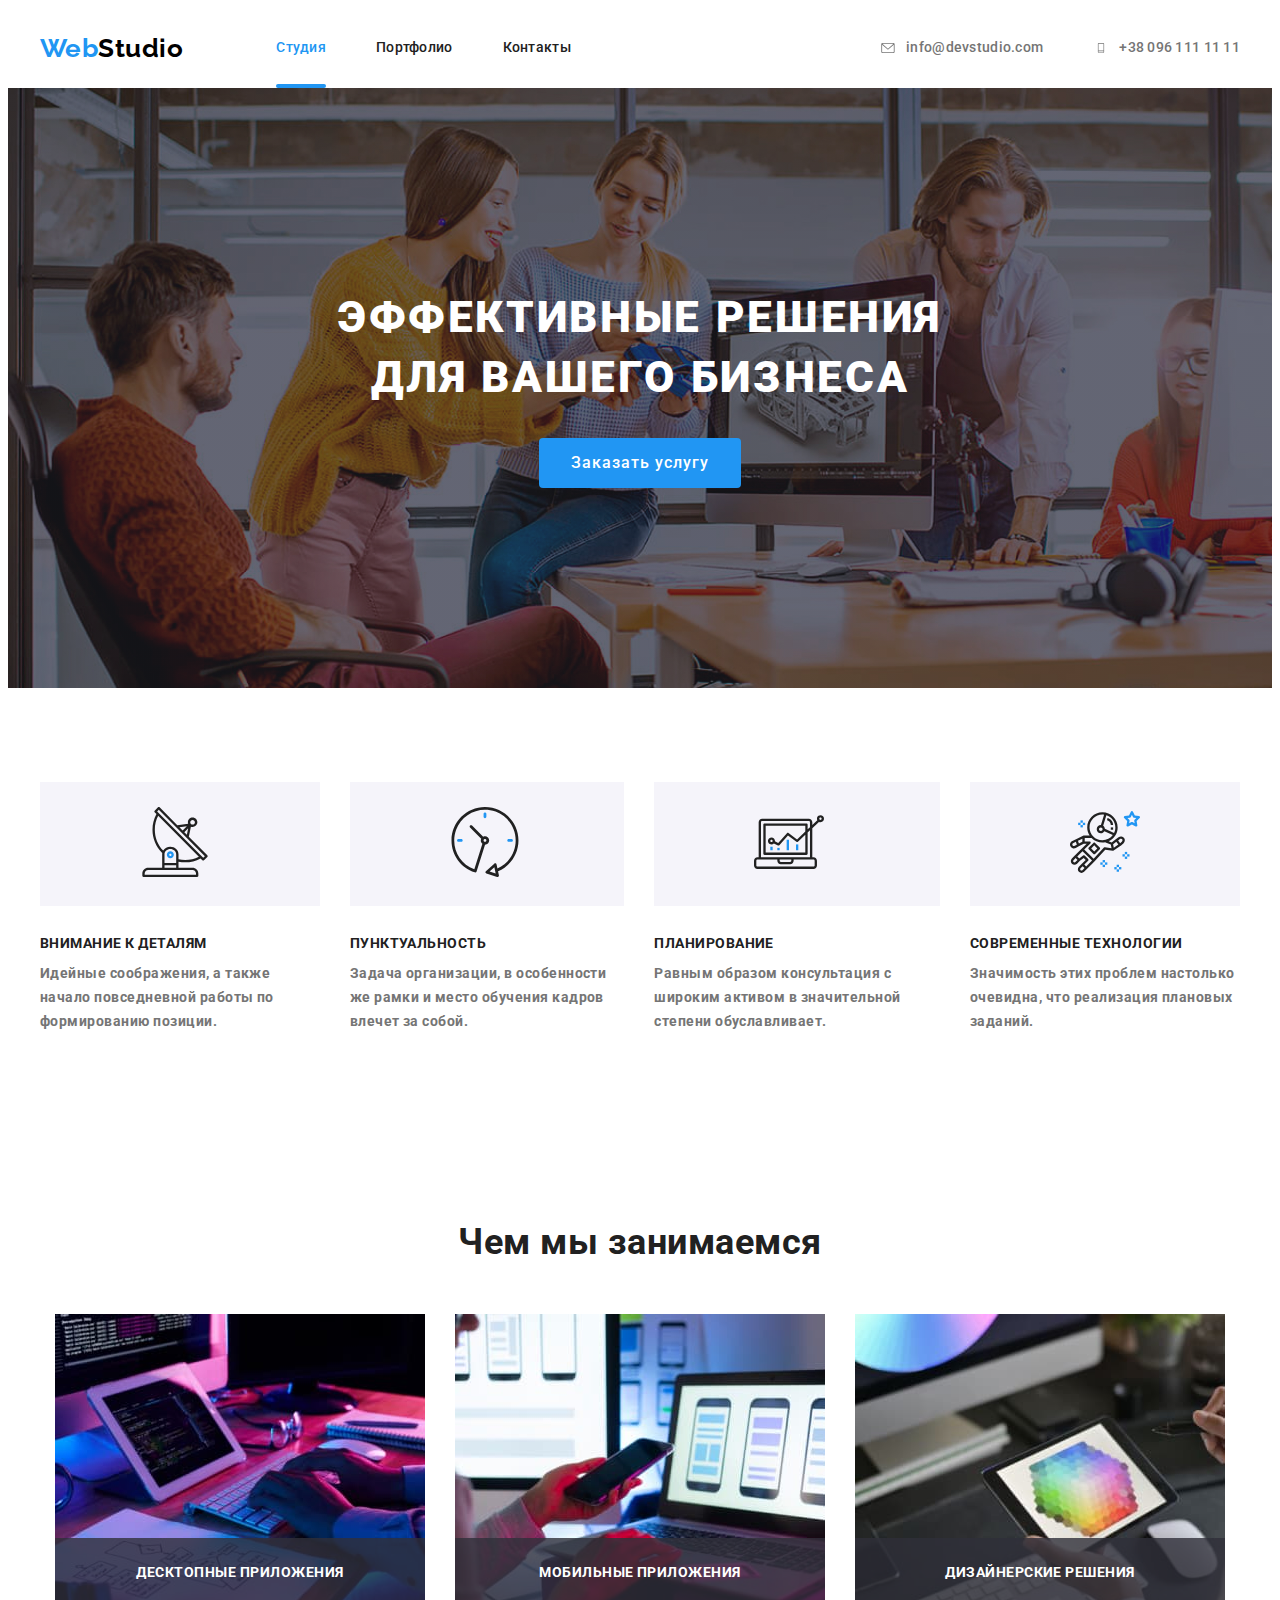
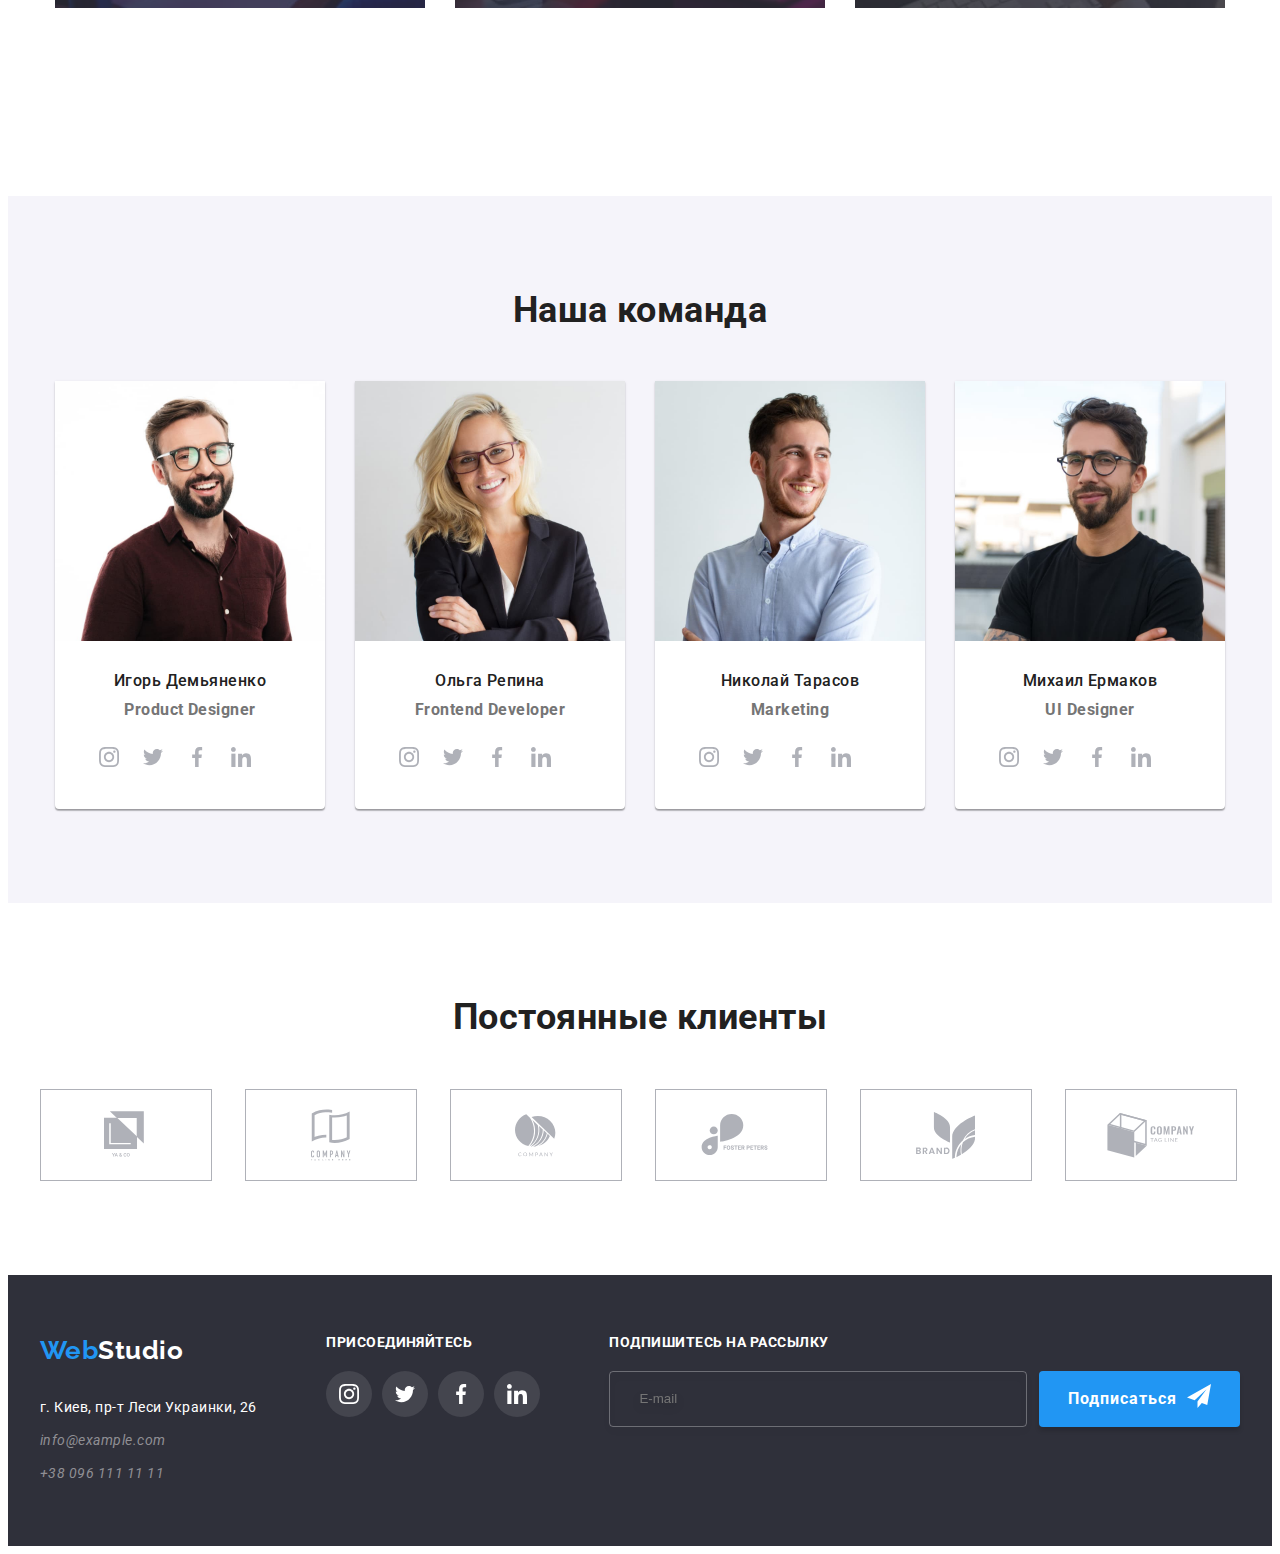
==== index.html @ 227421bd "Start" ====
<!DOCTYPE html>
<html lang="en">
<head>
    <meta charset="UTF-8">
    <meta http-equiv="X-UA-Compatible" content="IE=edge">
    <meta name="viewport" content="width=device-width, initial-scale=1.0">
    <title>Document</title>
    <link rel="preconnect" href="https://fonts.gstatic.com">
    <link href="https://fonts.googleapis.com/css2?family=Raleway:wght@700&family=Roboto:wght@400;500;700;900&display=swap"
        rel="stylesheet">
    <link rel="stylesheet" href="https://cdnjs.cloudflare.com/ajax/libs/modern-normalize/1.0.0/modern-normalize.min.css"
        integrity="sha512-ISS7cAi1PEhQ8jnbJpJZMd29NlhNj4AWYyLOSp2CE/CsHxTCu+r+t0D2yoJudVrd0/8fTVPUVDzY5Tvli75u/g=="
        crossorigin="anonymous" />
    <link rel="stylesheet" href="./css/styles.css">
</head>
<body>
    <!-- Header -->
    <header>
    <!-- Navigation -->
    <div class="container header-top">
        <nav class="main-nav">
            <!-- Logo -->
            <a href="./index.html" class="logo link"><span class="logo-blue">Web</span><span
                    class="logo-black">Studio</span></a>
            <ul class="navigation-list list">
                <li class="item"><a href="./index.html" class="nav-items link current">Студия</a></li>
                <li class="item"><a href="./portfolio.html" class="nav-items link">Портфолио</a></li>
                <li class="item"><a href="" class="nav-items link">Контакты</a></li>
            </ul>
        </nav>
        <!-- Contacts Email tel Top -->
        <ul class="contacts-top list">
            <li class="item">
                <a href="maito:info@devstudio.com" class="top-items link"> <svg class="icon-top-contacts">
                    <use href="./images/svg/sprite.svg#letter"></use>
                </svg> info@devstudio.com</a>
            </li>
            <li class="item">
                <a href="tel:+380961111111" class="top-items link"> <svg class="icon-top-contacts">
                    <use href="./images/svg/sprite.svg#tel"></use>
                </svg>+38 096 111 11 11</a>
            </li>
        </ul>
    </div>
    </header>
    <!-- Main content -->
    <main>
        <!-- Banner -->
        <section>
            <div class="banner-section">
                <h1 class="banner-title">Эффективные решения <br> для вашего бизнеса</h1>
                <button type="button" class="btn-studio" data-modal-open>Заказать услугу</button>
            </div> 
        </section>
        <!-- Engage section -->
        <section>
            <div class="container section-container">
                <ul class="list engage-section">
                    <li class="item">
                        <div class="engage-icon-section">
                            <svg class="engage-vector-icon">
                                <use href="./images/svg/sprite.svg#antenna"></use>
                            </svg>
                        </div> 
                        <h3 class="title-engage">Внимание к деталям</h3>
                        <p class="engage-text">Идейные соображения, а также начало повседневной работы по формированию позиции.</p>
                    </li>
                    <li class="item">
                        <div class="engage-icon-section">
                            <svg class="engage-vector-icon">
                                <use href="./images/svg/sprite.svg#clock"></use>
                            </svg>
                        </div> 
                        <h3 class="title-engage">Пунктуальность</h3>
                        <p class="engage-text">Задача организации, в особенности же рамки и место обучения кадров влечет за собой.</p>
                    </li>
                    <li class="item">
                        <div class="engage-icon-section">
                            <svg class="engage-vector-icon">
                                <use href="./images/svg/sprite.svg#diagram"></use>
                            </svg>
                        </div> 
                        <h3 class="title-engage">Планирование</h3>
                        <p class="engage-text">Равным образом консультация с широким активом в значительной степени обуславливает.</p>
                    </li>
                    <li class="item">
                        <div class="engage-icon-section">
                            <svg class="engage-vector-icon">
                                <use href="./images/svg/sprite.svg#astronaut"></use>
                            </svg>
                        </div> 
                        <h3 class="title-engage">Современные технологии</h3>
                        <p class="engage-text">Значимость этих проблем настолько очевидна, что реализация плановых заданий.</p>
                    </li>
                </ul>
            </div>
        </section>
        <!-- Image title -->
        <section>
           <div class="container section-container">
                <h2 class="collecting-title">Чем мы занимаемся</h2>
                <ul class="list container img-item">
                    <li class="item img-item-window">
                        <img width="370" height="294" src="./images/prints.jpg" alt="prints">
                        <div class="window-text-img-section">
                            <p class="window-text-img">Десктопные приложения</p>
                        </div>
                    </li>
                    <li class="item img-item-window">
                        <img width="370" height="294" src="./images/telephone.jpg" alt="telephone">
                        <div class="window-text-img-section">
                            <p class="window-text-img">Мобильные приложения</p>
                        </div>
                    </li>
                    <li class="item img-item-window">
                        <img width="370" height="294" src="./images/hexagon.jpg" alt="hexagon">
                        <div class="window-text-img-section">
                            <p class="window-text-img">Дизайнерские решения</p>
                        </div>
                    </li>
                </ul>
           </div>
        </section>
        <!-- Our team -->
        <section class="our-squad">
            <div class="container section-container">
                <h2 class="collecting-title">Наша команда</h2>
                <ul class="list container our-team">
                    <li class="item">
                        <img width="270" height="260" src="./images/igor-demianenko.jpg" alt="Игорь Демьяненко">
                        <div class="team-section-bottom">
                            <h3 class="full-name-title">Игорь Демьяненко</h3>
                            <p class="profession-team">Product Designer</p>
                            <ul class="list social-link-list">
                                <li>
                                    <a href="" class="social-link link">
                                        <svg class="social-link-icon">
                                            <use href="./images/svg/sprite.svg#instagram"></use>
                                        </svg>
                                    </a>
                                </li>
                                <li>
                                    <a href="" class="social-link link">
                                        <svg class="social-link-icon">
                                            <use href="./images/svg/sprite.svg#twitter"></use>
                                        </svg>
                                    </a>
                                </li>
                                <li>
                                    <a href="" class="social-link link">
                                        <svg class="social-link-icon">
                                            <use href="./images/svg/sprite.svg#facebook"></use>
                                        </svg>
                                    </a>
                                </li>
                                <li>
                                    <a href="" class="social-link link">
                                        <svg class="social-link-icon">
                                            <use href="./images/svg/sprite.svg#linkedin"></use>
                                        </svg>
                                    </a>
                                </li>
                            </ul>
                        </div>
                    </li>
                    <li class="item">
                        <img width="270" height="260" src="./images/olga-repina.jpg" alt="Ольга Репина">
                        <div class="team-section-bottom">
                            <h3 class="full-name-title">Ольга Репина</h3>
                            <p class="profession-team">Frontend Developer</p>
                            <ul class="list social-link-list">
                                <li>
                                    <a href="" class="social-link link">
                                        <svg class="social-link-icon">
                                            <use href="./images/svg/sprite.svg#instagram"></use>
                                        </svg>
                                    </a>
                                </li>
                                <li>
                                    <a href="" class="social-link link">
                                        <svg class="social-link-icon">
                                            <use href="./images/svg/sprite.svg#twitter"></use>
                                        </svg>
                                    </a>
                                </li>
                                <li>
                                    <a href="" class="social-link link">
                                        <svg class="social-link-icon">
                                            <use href="./images/svg/sprite.svg#facebook"></use>
                                        </svg>
                                    </a>
                                </li>
                                <li>
                                    <a href="" class="social-link link">
                                        <svg class="social-link-icon">
                                            <use href="./images/svg/sprite.svg#linkedin"></use>
                                        </svg>
                                    </a>
                                </li>
                            </ul>
                        </div>
                    </li>
                    <li class="item">
                        <img width="270" height="260" src="./images/nikolai-tarasov.jpg" alt="Николай Тарасов">
                        <div class="team-section-bottom">
                            <h3 class="full-name-title">Николай Тарасов</h3>
                            <p class="profession-team">Marketing</p>
                            <ul class="list social-link-list">
                                <li>
                                    <a href="" class="social-link link">
                                        <svg class="social-link-icon">
                                            <use href="./images/svg/sprite.svg#instagram"></use>
                                        </svg>
                                    </a>
                                </li>
                                <li>
                                    <a href="" class="social-link link">
                                        <svg class="social-link-icon">
                                            <use href="./images/svg/sprite.svg#twitter"></use>
                                        </svg>
                                    </a>
                                </li>
                                <li>
                                    <a href="" class="social-link link">
                                        <svg class="social-link-icon">
                                            <use href="./images/svg/sprite.svg#facebook"></use>
                                        </svg>
                                    </a>
                                </li>
                                <li>
                                    <a href="" class="social-link link">
                                        <svg class="social-link-icon">
                                            <use href="./images/svg/sprite.svg#linkedin"></use>
                                        </svg>
                                    </a>
                                </li>
                            </ul>
                        </div>
                    </li>
                    <li class="item">
                        <img width="270" height="260" src="./images/mikhail-ermakov.jpg" alt="Михаил Ермаков">
                        <div class="team-section-bottom">
                            <h3 class="full-name-title">Михаил Ермаков</h3>
                            <p class="profession-team">UI Designer</p>
                            <ul class="list social-link-list">
                                <li>
                                    <a href="" class="social-link link">
                                        <svg class="social-link-icon">
                                            <use href="./images/svg/sprite.svg#instagram"></use>
                                        </svg>
                                    </a>
                                </li>
                                <li>
                                    <a href="" class="social-link link">
                                        <svg class="social-link-icon">
                                            <use href="./images/svg/sprite.svg#twitter"></use>
                                        </svg>
                                    </a>
                                </li>
                                <li>
                                    <a href="" class="social-link link">
                                        <svg class="social-link-icon">
                                            <use href="./images/svg/sprite.svg#facebook"></use>
                                        </svg>
                                    </a>
                                </li>
                                <li>
                                    <a href="" class="social-link link">
                                        <svg class="social-link-icon">
                                            <use href="./images/svg/sprite.svg#linkedin"></use>
                                        </svg>
                                    </a>
                                </li>
                            </ul>
                        </div>
                    </li>
                </ul>
            </div>
        </section>
        <section>
            <div class="container section-container">
                <h2 class="collecting-title">Постоянные клиенты</h2>
                <ul class="list regular-client">
                    <li class="regular-client-item">
                        <a href="" class="link regular-client-link">
                            <svg width="44" height="49" class="regular-client-icon">
                                <use href="./images/svg/sprite.svg#client-1"></use>
                            </svg>
                        </a>
                    </li>
                    <li class="regular-client-item ">
                        <a href="" class="link regular-client-link">
                            <svg width="40" height="52" class="regular-client-icon">
                                <use href="./images/svg/sprite.svg#client-2"></use>
                            </svg>                            
                        </a> 
                    </li>
                    <li class="regular-client-item"> 
                        <a href="" class="link regular-client-link" >
                            <svg width="41" height="53" class="regular-client-icon"> 
                                <use href="./images/svg/sprite.svg#client-3"></use>
                            </svg>
                        </a> 
                    </li>
                    <li class="regular-client-item">
                        <a href="" class="link regular-client-link">
                            <svg width="80" height="42" class="regular-client-icon">
                                <use href="./images/svg/sprite.svg#client-4"></use>
                            </svg>
                        </a> 
                    </li>
                    <li class="regular-client-item">
                        <a href="" class="link regular-client-link">
                            <svg width="59" height="47" class="regular-client-icon">
                                <use href="./images/svg/sprite.svg#client-5"></use>
                            </svg>
                        </a> 
                    </li>
                    <li class="regular-client-item">
                        <a href="" class="link regular-client-link">
                            <svg width="88" height="45" class="regular-client-icon">
                                <use href="./images/svg/sprite.svg#client-6"></use>
                            </svg>
                        </a> 
                    </li>
                </ul>
            </div>
        </section>
    </main>
    <!-- Footer -->
    <footer class="footer">
        <div class="container footer-container-adress">
            <div>
                <!-- Logo -->
                <a href="./index.html" class="logo link"><span class="logo-blue">Web</span><span class="logo-white">Studio</span></a>
                <address>
                    <p class="footer-address">г. Киев, пр-т Леси Украинки, 26</p>
                    <ul class="contact-bottom list">
                        <li class="item">
                            <a href="maito:info@example.com" class="bottom-item link">info@example.com</a>
                        </li>
                        <li class="item">
                            <a href="tel:+380961111111" class="bottom-item link">+38 096 111 11 11</a>
                        </li>
                    </ul>
                </address>
            </div>
            <div class="social-link-footer-section">
                <h2 class="title-footer-social">присоединяйтесь</h2>
                <ul class="list social-link-list-footer">
                    <li class="social-item-footer">
                        <a href="" class="social-link-footer link">
                            <svg class="social-link-icon-footer">
                                <use href="./images/svg/sprite.svg#instagram"></use>
                            </svg>
                        </a>
                    </li>
                    <li class="social-item-footer">
                        <a href="" class="social-link-footer link">
                            <svg class="social-link-icon-footer">
                                <use href="./images/svg/sprite.svg#twitter"></use>
                            </svg>
                        </a>
                    </li>
                    <li class="social-item-footer">
                        <a href="" class="social-link-footer link">
                            <svg class="social-link-icon-footer">
                                <use href="./images/svg/sprite.svg#facebook"></use>
                            </svg>
                        </a>
                    </li>
                    <li class="social-item-footer">
                        <a href="" class="social-link-footer link">
                            <svg class="social-link-icon-footer">
                                <use href="./images/svg/sprite.svg#linkedin"></use>
                            </svg>
                        </a>
                    </li>
                </ul>
            </div>
            <div class="footer-form-section">
                <h2 class="title-footer-social">Подпишитесь на рассылку</h2>
                <form action="#" class="footer-form-section-input">
                    <input type="email" name="user-email" class="footer-form-input" placeholder="E-mail">
                    <button type="button" class="footer-input-img-tw">Подписаться
                        <svg width="24" height="24" class="footer-input-tw">
                            <use href="./images/svg/sprite.svg#twitter-send"></use>
                        </svg>
                    </button>
                </form>                
            </div>
        </div>        
    </footer>

    <div class="backdrop is-hidden" data-modal>
        <div class="modal">
            <button type="button" class="modal-close-btn" data-modal-close>
                <svg class="modal-close-img" width="18" height="18">
                    <use href="./images/svg/sprite.svg#close-back"></use>
                </svg>
            </button>
            <h2 class="modal-title">Оставьте свои данные, мы вам перезвоним</h2>
            <form action="#" class="modal-form">
                <label class="modal-form-field">
                    Имя
                    <span class="modal-form-input-wrapper">
                        <input type="text" name="user-name" class="modal-form-input">
                        <svg width="18" height="18" class="modal-form-icon">
                            <use href="./images/svg/sprite.svg#modal-person"></use>
                        </svg>
                    </span>
                </label>
                    <label class="modal-form-field">
                        Телефон
                        <span class="modal-form-input-wrapper">
                            <input type="tel" name="user-tel" class="modal-form-input">
                            <svg width="18" height="18" class="modal-form-icon">
                                <use href="./images/svg/sprite.svg#modal-phone"></use>
                            </svg>
                        </span>
                    </label>
                    <label class="modal-form-field">
                        Почта
                        <span class="modal-form-input-wrapper">
                            <input type="email" name="user-email" class="modal-form-input">
                            <svg width="18" height="18" class="modal-form-icon">
                                <use href="./images/svg/sprite.svg#modal-email"></use>
                            </svg>
                        </span>
                    </label>
                <label class="modal-form-field margin-modal">
                    Комментарий
                    <textarea name="feedback" placeholder="Введите текст" class="modal-form-message"></textarea>
                </label>                
                <input id="user-term" type="checkbox" name="terms-agreement" class="modal-form-term visually-hidden"/>
                <label for="user-term" class="modal-form-term-desc">Соглашаюсь с рассылкой и принимаю <a href="" class="modal-form-term-desc-link">Условия договора</a></label>
                <button type="submit" class="modal-btn-submit">Отправить</button>
            </form>
        </div>        
    </div>
    <script src="./js/modal.js"></script>
</body>
</html>
---- css/styles.css ----
/* Common file */
:root {
  --title-text-color: #212121;
  --accent-color: #2196f3;
  --all-text-color: #757575;
  --primary-white-color: #ffffff;
  --primary-black-color: #000000;
  --contacts-bottom-color: #8f8f94;
  --footer-background-color: #2f303a;
  --our-team-color: #f5f4fa;
}
body {
  background-color: var(--primary-white-color);
  font-family: "Roboto", sans-serif;
  font-weight: 700;
  letter-spacing: 0.03em;
  /* letter-spacing: 0.02em;
  letter-spacing: 0.06em; */
}

/* transition: color 250ms cubic-bezier(0.4, 0, 0.2, 1); */

h1,
h2,
h3,
h4,
h5,
h6,
p {
  margin: 0;
}

ul,
ol {
  margin: 0;
  padding: 0;
}

img {
  display: block;
}

.list {
  list-style: none;
  padding: 0;
  margin: 0;
}

.link {
  text-decoration: none;
}

.container {
  width: 1200px;
  padding-left: 15px;
  padding-right: 15px;
  margin: 0 auto;
  /* outline: 2px solid tomato; */
}

/* Общее для кнопок */

button {
  cursor: pointer;

  font-family: inherit;
  font-weight: 500;
  font-size: 16px;
  line-height: 1.6;
  text-align: center;

  border-radius: 4px;
  border: none;
}
/* Класс кнопка для студия */
.btn-studio {
  background-color: var(--accent-color);
  color: var(--primary-white-color);

  font-size: 16px;
  line-height: 1.9;
  display: flex;
  align-items: center;
  text-align: center;
  letter-spacing: 0.06em;

  padding: 10px 32px;
  display: block;
  margin: 0 auto;
  /* margin-top: 30px; */
}
.section-container {
  padding-top: 94px;
  padding-bottom: 94px;
}
/* Styles for index.html */

/* Header */

.header-portfolio {
  border-bottom: 1px solid #ececec;
}
.header-top {
  display: flex;
  align-items: center;
}
.main-nav {
  display: flex;
  align-items: center;
}
/* Logo styles */
.logo {
  font-family: "Raleway", sans-serif;
  font-weight: bold;
  font-size: 26px;
  line-height: 1.19;
}
.logo .logo-blue {
  color: var(--accent-color);
}
.logo .logo-black {
  color: var(--primary-black-color);
}
.logo .logo-white {
  color: var(--primary-white-color);
}
/* Navigation */

.navigation-list {
  display: flex;
  margin-left: 93px;
}

.navigation-list .item {
  margin-right: 50px;
  position: relative;
  /* background-color: tomato; */
}
.navigation-list .item:last-child {
  margin-right: 0;
}

.navigation-list .nav-items {
  padding-top: 32px;
  padding-bottom: 32px;
  display: block;

  color: var(--title-text-color);
  font-weight: 500;
  font-size: 14px;
  line-height: 1.14;
  letter-spacing: 0.02em;

  transition: color 250ms cubic-bezier(0.4, 0, 0.2, 1);
}
.navigation-list .nav-items:hover,
.navigation-list .nav-items:focus {
  color: var(--accent-color);
}
.navigation-list .nav-items.current {
  color: var(--accent-color);
}
.nav-items::after {
  content: "";
  display: block;
  width: 0;
  height: 4px;
  background-color: var(--accent-color);
  border-radius: 2px;

  position: absolute;
  bottom: 0;
  right: 0;
}

.current::after {
  width: 100%;
}
/* Contacts Email tel Top */

.icon-top-contacts {
  fill: #757575;
  width: 16px;
  height: 10px;
  margin-right: 10px;

  /* transition: fill 2000ms cubic-bezier(0.4, 0, 0.2, 1); */
}

.contacts-top {
  display: flex;
  margin-left: auto;
}
.contacts-top .item + .item {
  margin-left: 50px;
}
.contacts-top .top-items {
  display: flex;
  color: var(--all-text-color);
  font-style: normal;
  font-weight: 500;
  font-size: 14px;
  line-height: 1.14;
  letter-spacing: 0.02em;

  align-items: center;

  /* transition: color 2000ms cubic-bezier(0.4, 0, 0.2, 1); */
}

.top-items:hover,
.top-items:focus,
.icon-top-contacts:hover,
.icon-top-contacts:focus {
  color: var(--accent-color);
  fill: var(--accent-color);
}

.top-items:hover .icon-top-contacts,
.top-items:focus .icon-top-contacts {
  fill: var(--accent-color);
}
/* .top-items:hover .icon-top-contacts,
.top-items:focus .icon-top-contacts {
  fill: var(--accent-color);
} */
/* .contacts-top .top-items::before {
  display: block;
  content: "";
  background-image: url('../images/svg/sprite.svg#letter');
  border-radius: 1px solid tomato;
  width: 16px;
  height: 1px;
  background-color: tomato;
} */
/* Main content */

.banner-section {
  background-color: var(--footer-background-color);
  background-image: linear-gradient(
      rgba(47, 48, 58, 0.4),
      rgba(47, 48, 58, 0.4)
    ),
    url("../images/hero/hero.jpg");
  margin: 0 auto;
  padding-top: 200px;
  padding-bottom: 200px;
  max-width: 1600px;
  background-repeat: no-repeat;
  background-size: cover;
}

.banner-title {
  color: var(--primary-white-color);
  font-weight: 900;
  font-size: 44px;
  line-height: 1.36;
  text-align: center;
  letter-spacing: 0.06em;
  text-transform: uppercase;

  align-items: center;
  /* padding-top: 200px; */

  /* padding: 0; */
  margin: 0;
  margin-bottom: 30px;
}

/* Engage section */

.engage-icon-section {
  background-color: #f5f4fa;
  padding: 25px 100px;
  margin-bottom: 30px;
}

.engage-vector-icon {
  width: 70px;
  height: 70px;
}

.engage-section {
  display: flex;
}
.engage-section .item + .item {
  margin-left: 30px;
}
.title-engage {
  color: var(--title-text-color);
  font-size: 14px;
  line-height: 1.14;
  text-transform: uppercase;

  margin-bottom: 10px;
}
.engage-text {
  color: var(--all-text-color);
  font-size: 14px;
  line-height: 1.71;
}
.collecting-title {
  color: var(--title-text-color);
  font-size: 36px;
  line-height: 1.16;
  text-align: center;
  margin-bottom: 50px;
}
/* Image title */

.img-item {
  display: flex;
  margin-top: 50px;
  margin-bottom: 94px;
}
.img-item .item + .item {
  margin-left: 30px;
}

.img-item-window {
  position: relative;
}

.window-text-img-section {
  padding: 27px 0;
  color: var(--primary-white-color);
  background: rgba(47, 48, 58, 0.8);
  width: 100%;

  position: absolute;
  bottom: 0;
}
.window-text-img {
  font-weight: 700;
  font-size: 14px;
  line-height: 1.14;
  text-align: center;
  text-transform: uppercase;
}
/* Our team */
.our-squad,
.our-team {
  background-color: var(--our-team-color);
}
.our-squad-container {
  padding-bottom: 94px;
}
.our-team {
  display: flex;
  margin-top: 50px;
}
.our-team .item {
  /* border: 1px solid F5F4FA;
  background-color: var(--primary-white-color); */
  background: var(--primary-white-color);
  box-shadow: 0px 1px 3px rgba(0, 0, 0, 0.12), 0px 1px 1px rgba(0, 0, 0, 0.14),
    0px 2px 1px rgba(0, 0, 0, 0.2);
  border-radius: 0px 0px 4px 4px;
}
.our-team .item + .item {
  margin-left: 30px;
}

.team-section-bottom {
  padding: 30px 32px;
}
.full-name-title {
  color: var(--title-text-color);
  font-weight: 500;
  font-size: 16px;
  line-height: 1.19;
  text-align: center;
  margin-bottom: 10px;
}
.profession-team {
  color: var(--all-text-color);
  font-size: 16px;
  line-height: 1.19;
  text-align: center;
  margin-bottom: 16px;
}

.social-link-list {
  display: flex;
}
.social-link {
  display: flex;
  width: 44px;
  height: 44px;
  justify-content: center;
  align-items: center;

  /* transition: background 250ms cubic-bezier(0.4, 0, 0.2, 1),
    box-shadow 250ms cubic-bezier(0.4, 0, 0.2, 1); */
}

.social-link-icon {
  width: 20px;
  height: 20px;
  fill: #afb1b8;

  /* transition: fill 250ms cubic-bezier(0.4, 0, 0.2, 1); */
}

.social-link:hover .social-link-icon,
.social-link:focus .social-link-icon {
  fill: var(--primary-white-color);
}

.social-link:hover,
.social-link:focus {
  background: #2196f3;
  border: 1px solid transparent;
  box-shadow: 0px 4px 4px rgba(0, 0, 0, 0.25);
  border-radius: 50%;
}

/* background: #2196F3;
border: 1px solid #000000;
box-sizing: border-box;
box-shadow: 0px 4px 4px rgba(0, 0, 0, 0.25); */

/* Постоянные клиенты */

.regular-client {
  display: flex;
  flex-wrap: wrap;
  margin-top: -30px;
  margin-left: -30px;
}
.regular-client-item {
  width: calc(100% / 6 - 30px);
  margin-top: 30px;
  margin-left: 30px;
}
.regular-client-link {
  display: flex;
  border: 1px solid #afb1b8;
  width: 170px;
  height: 90px;
  justify-content: center;
  align-items: center;

  transition: all 2ms cubic-bezier(0.4, 0, 0.2, 1);
}

.regular-client-icon {
  fill: #afb1b8;

  transition: all 2ms cubic-bezier(0.4, 0, 0.2, 1);
}
.regular-client-link:hover,
.regular-client-link:focus {
  fill: var(--accent-color);
  border: 1px solid var(--accent-color);
}
.regular-client-link:hover .regular-client-icon,
.regular-client-link:focus .regular-client-icon {
  fill: var(--accent-color);
}
/* .test {
  width: 44px;
  height: 44px;
} */

/* Footer */

.footer {
  background-color: var(--footer-background-color);
}
.footer-container-adress {
  display: flex;
  padding-top: 60px;
  padding-bottom: 60px;

  justify-content: space-between;
}
.footer-container-adress .logo {
  display: block;
  margin-bottom: 30px;
}

.footer-address {
  color: var(--primary-white-color);
  font-weight: 400;
  font-style: normal;
  font-size: 14px;
  line-height: 1.71;

  margin-bottom: 9px;
}

.contact-bottom .bottom-item {
  color: var(--contacts-bottom-color);
  font-weight: 400;
  font-size: 14px;
  line-height: 1.71;
}
.contact-bottom .bottom-item:hover,
.contact-bottom .bottom-item:focus {
  color: var(--accent-color);
}
.contact-bottom .item + .item {
  margin-top: 9px;
}

/* Social link footer */

.social-link-footer {
  display: flex;
}

/* .social-link-footer-section {
  margin-left: 70px;
} */
.title-footer-social {
  font-weight: 700;
  font-size: 14px;
  line-height: 1.14;
  text-transform: uppercase;

  color: var(--primary-white-color);

  margin-bottom: 20px;
}

.social-link-list-footer {
  display: flex;
}
.social-link-footer {
  display: flex;
  width: 44px;
  height: 44px;

  background: rgba(255, 255, 255, 0.1);
  border: 1px solid transparent;
  border-radius: 50%;

  justify-content: center;
  align-items: center;
}
.social-item-footer + .social-item-footer {
  margin-left: 10px;
}
.social-link-icon-footer {
  width: 20px;
  height: 20px;
  /* fill: #afb1b8; */
  fill: var(--primary-white-color);
}

.social-link-footer:hover,
.social-link-footer:focus {
  background: #2196f3;
}

/* Input and twitter */

.footer-form-section-input {
  display: flex;
}

.footer-form-input {
  width: 358px;

  padding: 13px 29px;

  background-color: inherit;
  color: var(--primary-white-color);
  border: 1px solid rgba(255, 255, 255, 0.3);
  filter: drop-shadow(0px 4px 4px rgba(0, 0, 0, 0.15));
  border-radius: 4px;
}

.footer-input-img-tw {
  display: flex;
  font-weight: 700;
  font-size: 16px;
  line-height: 1.87;
  text-align: center;
  letter-spacing: 0.06em;

  padding: 13px 29px;

  box-shadow: 0px 4px 4px rgba(0, 0, 0, 0.15);
  border-radius: 4px;
  color: var(--primary-white-color);
  background-color: var(--accent-color);

  margin-left: 12px;

  /* justify-items: center;
  align-content: center; */
}

.footer-input-tw {
  display: block;
  margin-left: 10px;
}
/* Styles for portfolio.html */

/* Класс кнопка для портфолио */

.btn-portfolio {
  color: var(--title-text-color);
  background-color: var(--our-team-color);

  padding: 6px 22px;
}
.btn-portfolio:hover {
  color: var(--primary-white-color);
  background-color: var(--accent-color);
}
.btn-flex {
  padding-top: 94px;
  display: flex;
  margin-bottom: 50px;
  justify-content: center;
}
.btn-flex .item + .item {
  margin-left: 8px;
}

/* .title-portfolio {
  text-align: center;
} */

/* Our work section */

.best-work {
  display: flex;
  flex-wrap: wrap;

  padding-bottom: 94px;

  margin-left: -30px;
  margin-top: -30px;
}

.container-title-text {
  padding: 20px 24px;
  border: 1px solid #eee;
  border-top: none;
}
.best-work .item {
  width: calc(100% / 3 - 30px);
  margin-left: 30px;
  margin-top: 30px;
}
/* .best-work .item:nth-child(3n) {
  margin-right: 0;
}
.best-work .item:nth-last-child(-n + 3) {
  margin-bottom: 0;
} */
.best-work-link {
  position: relative;
}
.best-work-link:hover,
.best-work-link:focus {
  display: block;
  box-shadow: 0px 1px 1px rgba(0, 0, 0, 0.12), 0px 4px 4px rgba(0, 0, 0, 0.06),
    1px 4px 6px rgba(0, 0, 0, 0.16);
}

.our-work-title {
  color: var(--title-text-color);
  font-size: 18px;
  line-height: 2;
  letter-spacing: 0.06em;
}
.our-work-text {
  color: var(--all-text-color);
  font-size: 16px;
  line-height: 1.9;
}

.pop-up-window {
  position: absolute;
  width: 370px;
  height: 294px;
  font-weight: 400;
  font-size: 18px;
  line-height: 1.55;
  padding: 64px 24px;

  color: var(--primary-white-color);
  background: rgba(33, 150, 243, 0.9);

  transition: transform 250ms cubic-bezier(0.4, 0, 0.2, 1);

  transform: translateY(100%);
}

.best-work-item:hover .pop-up-window {
  transform: translateY(-100%);
}

.pop-up-window-section {
  position: relative;
  width: 370px;
  height: 294px;
  overflow: hidden;
}

/* Modal and close btn */

.backdrop {
  position: fixed;
  top: 0;
  left: 0;
  width: 100vw;
  height: 100vh;
  background-color: rgba(0, 0, 0, 0.2);
  transition: opacity 250ms cubic-bezier(0.4, 0, 0.2, 1),
    visibility 250ms cubic-bezier(0.4, 0, 0.2, 1),
    pointer-events 250ms cubic-bezier(0.4, 0, 0.2, 1);
}

.modal {
  width: 528px;
  /* height: 581px; */

  background-color: #ffffff;
  box-shadow: 0px 1px 3px rgba(0, 0, 0, 0.12), 0px 1px 1px rgba(0, 0, 0, 0.14),
    0px 2px 1px rgba(0, 0, 0, 0.2);
  border-radius: 4px;

  position: absolute;
  top: 50%;
  left: 50%;
  transform: translate(-50%, -50%);

  padding: 40px;
}

.modal-close-btn {
  display: flex;
  justify-content: center;
  align-items: center;
  width: 30px;
  height: 30px;
  background-color: #ffffff;
  border: 1px solid rgba(0, 0, 0, 0.1);
  border-radius: 50%;

  position: absolute;
  top: 8px;
  right: 8px;

  cursor: pointer;
}

.modal-close-btn:hover,
.modal-close-btn:focus {
  fill: var(--accent-color);
}
.is-hidden {
  opacity: 0;
  visibility: hidden;
  pointer-events: none;
}

/* Modal Form  */

.modal-title {
  font-weight: bold;
  font-size: 20px;
  line-height: 23px;
  text-align: center;
  color: var(--title-text-color);
  margin-bottom: 12px;
}
.modal-form {
  display: flex;
  flex-direction: column;
}

.modal-form-field {
  font-weight: 400;
  font-size: 12px;
  line-height: 1.67;
  letter-spacing: 0.01em;

  color: #757575;
}

.modal-form-input-wrapper {
  position: relative;
  display: block;
}

.modal-form-input {
  display: inline-block;
  width: 100%;
  height: 40px;
  margin-top: 4px;
  border: 1px solid rgba(33, 33, 33, 0.2);
  border-radius: 4px;

  padding-left: 42px;
  padding-top: 12px;
  padding-bottom: 12px;

  transition: all 250ms cubic-bezier(0.4, 0, 0.2, 1);
}

.modal-form-icon {
  position: absolute;
  top: 35%;
  left: 12px;
  display: block;

  transition: all 250ms cubic-bezier(0.4, 0, 0.2, 1);
}

.modal-form-input:focus {
  outline: none;
  border-color: var(--accent-color);
}

.modal-form-input:focus + .modal-form-icon {
  fill: var(--accent-color);
}

.modal-form-message {
  width: 100%;
  height: 120px;

  padding: 12px 16px;

  border: 1px solid rgba(33, 33, 33, 0.2);
  border-radius: 4px;

  resize: none;
}

.modal-form-message:focus {
  outline: none;
  border-color: var(--accent-color);
}

.modal-form-field.margin-modal {
  margin-bottom: 20px;
}

.modal-form-term-desc {
  font-weight: 400;
  font-size: 14px;
  line-height: 1.71;

  color: var(--all-text-color);

  display: flex;
  align-items: center;
  justify-content: center;

  background-repeat: no-repeat;
  background-size: cover;
}

.modal-form-term-desc::before {
  display: block;
  content: "";
  width: 16px;
  height: 15px;

  border: 1px solid #000000;
  box-shadow: 0px 4px 4px rgba(0, 0, 0, 0.25);
  border-radius: 4px;
  margin-right: 10px;
}

.modal-form-term:checked + .modal-form-term-desc::before {
  background-image: url("../images/svg/modal-icon/modal-checkbox-on.svg");
  border: none;
}

.modal-form-term-desc-link {
  color: var(--accent-color);
}

.modal-btn-submit {
  width: 200px;
  height: 50px;
  margin-top: 40px;
  margin-left: auto;
  margin-right: auto;

  color: #ffffff;
  background-color: var(--accent-color);
}

.visually-hidden {
  position: absolute !important;
  clip: rect(1px 1px 1px 1px); /* IE6, IE7 */
  clip: rect(1px, 1px, 1px, 1px);
  padding: 0 !important;
  border: 0 !important;
  height: 1px !important;
  width: 1px !important;
  overflow: hidden;
}
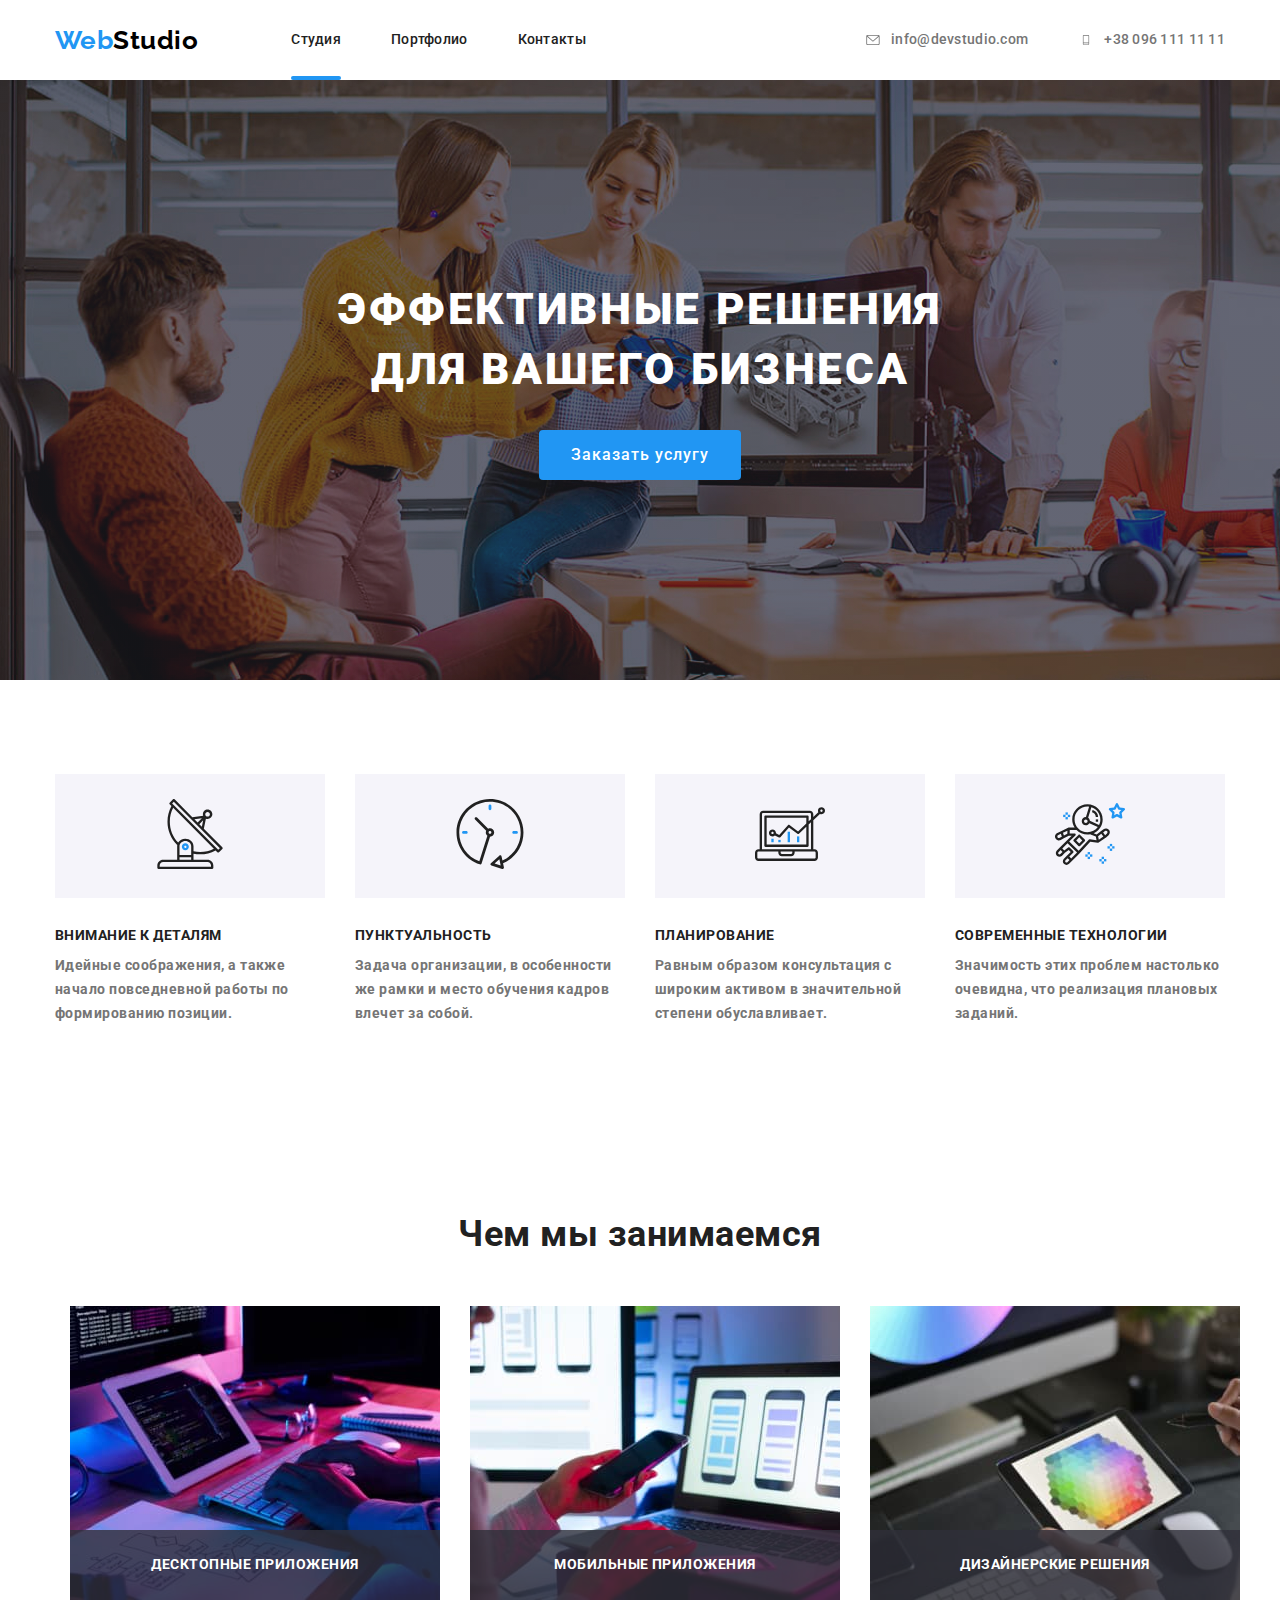
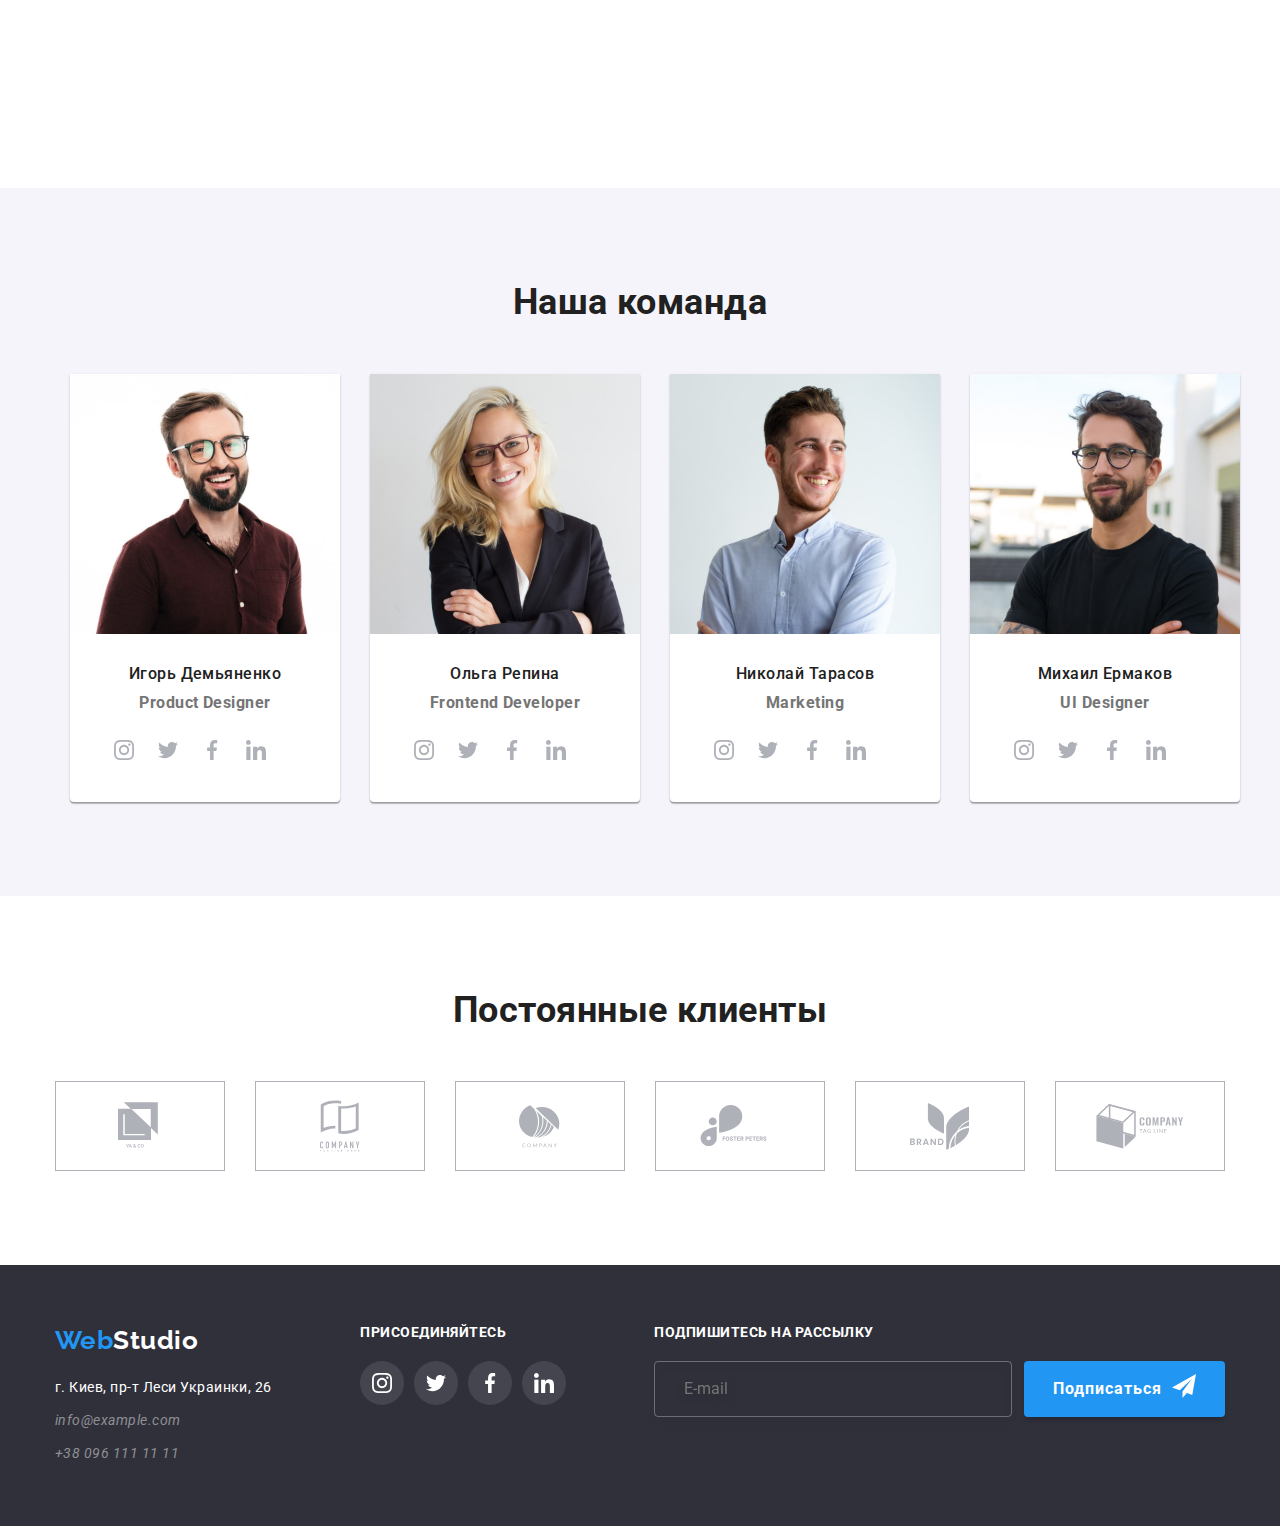
==== commit b328ca60: "Полностью переписал code SCSS" ====
--- a/index.html
+++ b/index.html
@@ -8,10 +8,7 @@
     <link rel="preconnect" href="https://fonts.gstatic.com">
     <link href="https://fonts.googleapis.com/css2?family=Raleway:wght@700&family=Roboto:wght@400;500;700;900&display=swap"
         rel="stylesheet">
-    <link rel="stylesheet" href="https://cdnjs.cloudflare.com/ajax/libs/modern-normalize/1.0.0/modern-normalize.min.css"
-        integrity="sha512-ISS7cAi1PEhQ8jnbJpJZMd29NlhNj4AWYyLOSp2CE/CsHxTCu+r+t0D2yoJudVrd0/8fTVPUVDzY5Tvli75u/g=="
-        crossorigin="anonymous" />
-    <link rel="stylesheet" href="./css/styles.css">
+    <link rel="stylesheet" href="./css/main.min.css">
 </head>
 <body>
     <!-- Header -->
@@ -29,14 +26,15 @@
             </ul>
         </nav>
         <!-- Contacts Email tel Top -->
-        <ul class="contacts-top list">
+        <ul class="contacts-top-list list">
             <li class="item">
-                <a href="maito:info@devstudio.com" class="top-items link"> <svg class="icon-top-contacts">
+                <a href="maito:info@devstudio.com" class="contacts-top-link link"> 
+                <svg class="icon-top-contacts">
                     <use href="./images/svg/sprite.svg#letter"></use>
                 </svg> info@devstudio.com</a>
             </li>
             <li class="item">
-                <a href="tel:+380961111111" class="top-items link"> <svg class="icon-top-contacts">
+                <a href="tel:+380961111111" class="contacts-top-link link"> <svg class="icon-top-contacts">
                     <use href="./images/svg/sprite.svg#tel"></use>
                 </svg>+38 096 111 11 11</a>
             </li>
@@ -49,56 +47,56 @@
         <section>
             <div class="banner-section">
                 <h1 class="banner-title">Эффективные решения <br> для вашего бизнеса</h1>
-                <button type="button" class="btn-studio" data-modal-open>Заказать услугу</button>
+                <button type="button" class="button-studio button" data-modal-open>Заказать услугу</button>
             </div> 
         </section>
         <!-- Engage section -->
         <section>
             <div class="container section-container">
-                <ul class="list engage-section">
-                    <li class="item">
-                        <div class="engage-icon-section">
+                <ul class="list engage">
+                    <li class="item">
+                        <div class="engage-section-icon">
                             <svg class="engage-vector-icon">
                                 <use href="./images/svg/sprite.svg#antenna"></use>
                             </svg>
                         </div> 
-                        <h3 class="title-engage">Внимание к деталям</h3>
+                        <h3 class="engage-title">Внимание к деталям</h3>
                         <p class="engage-text">Идейные соображения, а также начало повседневной работы по формированию позиции.</p>
                     </li>
                     <li class="item">
-                        <div class="engage-icon-section">
+                        <div class="engage-section-icon">
                             <svg class="engage-vector-icon">
                                 <use href="./images/svg/sprite.svg#clock"></use>
                             </svg>
                         </div> 
-                        <h3 class="title-engage">Пунктуальность</h3>
+                        <h3 class="engage-title">Пунктуальность</h3>
                         <p class="engage-text">Задача организации, в особенности же рамки и место обучения кадров влечет за собой.</p>
                     </li>
                     <li class="item">
-                        <div class="engage-icon-section">
+                        <div class="engage-section-icon">
                             <svg class="engage-vector-icon">
                                 <use href="./images/svg/sprite.svg#diagram"></use>
                             </svg>
                         </div> 
-                        <h3 class="title-engage">Планирование</h3>
+                        <h3 class="engage-title">Планирование</h3>
                         <p class="engage-text">Равным образом консультация с широким активом в значительной степени обуславливает.</p>
                     </li>
                     <li class="item">
-                        <div class="engage-icon-section">
+                        <div class="engage-section-icon">
                             <svg class="engage-vector-icon">
                                 <use href="./images/svg/sprite.svg#astronaut"></use>
                             </svg>
                         </div> 
-                        <h3 class="title-engage">Современные технологии</h3>
+                        <h3 class="engage-title">Современные технологии</h3>
                         <p class="engage-text">Значимость этих проблем настолько очевидна, что реализация плановых заданий.</p>
                     </li>
                 </ul>
             </div>
         </section>
-        <!-- Image title -->
+        <!-- Window Image section -->
         <section>
            <div class="container section-container">
-                <h2 class="collecting-title">Чем мы занимаемся</h2>
+                <h2 class="title">Чем мы занимаемся</h2>
                 <ul class="list container img-item">
                     <li class="item img-item-window">
                         <img width="370" height="294" src="./images/prints.jpg" alt="prints">
@@ -124,7 +122,7 @@
         <!-- Our team -->
         <section class="our-squad">
             <div class="container section-container">
-                <h2 class="collecting-title">Наша команда</h2>
+                <h2 class="title">Наша команда</h2>
                 <ul class="list container our-team">
                     <li class="item">
                         <img width="270" height="260" src="./images/igor-demianenko.jpg" alt="Игорь Демьяненко">
@@ -277,9 +275,10 @@
                 </ul>
             </div>
         </section>
+        <!-- Regular client section -->
         <section>
             <div class="container section-container">
-                <h2 class="collecting-title">Постоянные клиенты</h2>
+                <h2 class="title">Постоянные клиенты</h2>
                 <ul class="list regular-client">
                     <li class="regular-client-item">
                         <a href="" class="link regular-client-link">
@@ -329,18 +328,18 @@
     </main>
     <!-- Footer -->
     <footer class="footer">
-        <div class="container footer-container-adress">
+        <div class="container footer-address-container">
             <div>
                 <!-- Logo -->
                 <a href="./index.html" class="logo link"><span class="logo-blue">Web</span><span class="logo-white">Studio</span></a>
                 <address>
-                    <p class="footer-address">г. Киев, пр-т Леси Украинки, 26</p>
-                    <ul class="contact-bottom list">
+                    <p class="footer-address-text">г. Киев, пр-т Леси Украинки, 26</p>
+                    <ul class="footer-address-list list">
                         <li class="item">
-                            <a href="maito:info@example.com" class="bottom-item link">info@example.com</a>
+                            <a href="maito:info@example.com" class="footer-address-link link">info@example.com</a>
                         </li>
                         <li class="item">
-                            <a href="tel:+380961111111" class="bottom-item link">+38 096 111 11 11</a>
+                            <a href="tel:+380961111111" class="footer-address-link link">+38 096 111 11 11</a>
                         </li>
                     </ul>
                 </address>
@@ -382,7 +381,7 @@
                 <h2 class="title-footer-social">Подпишитесь на рассылку</h2>
                 <form action="#" class="footer-form-section-input">
                     <input type="email" name="user-email" class="footer-form-input" placeholder="E-mail">
-                    <button type="button" class="footer-input-img-tw">Подписаться
+                    <button type="button" class="footer-input-img-tw button">Подписаться
                         <svg width="24" height="24" class="footer-input-tw">
                             <use href="./images/svg/sprite.svg#twitter-send"></use>
                         </svg>
@@ -433,8 +432,8 @@
                     <textarea name="feedback" placeholder="Введите текст" class="modal-form-message"></textarea>
                 </label>                
                 <input id="user-term" type="checkbox" name="terms-agreement" class="modal-form-term visually-hidden"/>
-                <label for="user-term" class="modal-form-term-desc">Соглашаюсь с рассылкой и принимаю <a href="" class="modal-form-term-desc-link">Условия договора</a></label>
-                <button type="submit" class="modal-btn-submit">Отправить</button>
+                <label for="user-term" class="modal-form-term-desc">Соглашаюсь с рассылкой и принимаю<a href="" class="modal-form-term-desc-link">Условия договора</a></label>
+                <button type="submit" class="modal-btn-submit button">Отправить</button>
             </form>
         </div>        
     </div>
--- a/css/main.min.css
+++ b/css/main.min.css
@@ -0,0 +1,3 @@
+:root{--title-text-color: #212121;--accent-color: #2196f3;--all-text-color: #757575;--primary-white-color: #ffffff;--primary-black-color: #000000;--contacts-bottom-color: #8f8f94;--footer-background-color: #2f303a;--our-team-color: #f5f4fa}.visually-hidden{position:absolute !important;clip:rect(1px 1px 1px 1px);clip:rect(1px, 1px, 1px, 1px);padding:0 !important;border:0 !important;height:1px !important;width:1px !important;overflow:hidden}/*! modern-normalize v1.0.0 | MIT License | https://github.com/sindresorhus/modern-normalize */*,*::before,*::after{box-sizing:border-box}:root{-moz-tab-size:4;tab-size:4}html{line-height:1.15;-webkit-text-size-adjust:100%}body{margin:0}body{font-family:system-ui,-apple-system,"Segoe UI",Roboto,Helvetica,Arial,sans-serif,"Apple Color Emoji","Segoe UI Emoji"}hr{height:0;color:inherit}abbr[title]{text-decoration:underline dotted}b,strong{font-weight:bolder}code,kbd,samp,pre{font-family:ui-monospace, SFMono-Regular, Consolas, "Liberation Mono", Menlo,+ monospace;font-size:1em}small{font-size:80%}sub,sup{font-size:75%;line-height:0;position:relative;vertical-align:baseline}sub{bottom:-0.25em}sup{top:-0.5em}table{text-indent:0;border-color:inherit}button,input,optgroup,select,textarea{font-family:inherit;font-size:100%;line-height:1.15;margin:0}button,select{text-transform:none}button,[type="button"],[type="reset"],[type="submit"]{-webkit-appearance:button}::-moz-focus-inner{border-style:none;padding:0}:-moz-focusring{outline:1px dotted ButtonText}:-moz-ui-invalid{box-shadow:none}legend{padding:0}progress{vertical-align:baseline}::-webkit-inner-spin-button,::-webkit-outer-spin-button{height:auto}[type="search"]{-webkit-appearance:textfield;outline-offset:-2px}::-webkit-search-decoration{-webkit-appearance:none}::-webkit-file-upload-button{-webkit-appearance:button;font:inherit}summary{display:list-item}h1,h2,h3,h4,h5,h6,p{margin:0}ul,ol{margin:0;padding:0}.link{text-decoration:none}.list{list-style:none;padding:0;margin:0}.address{font-style:normal}img{display:block}body{background-color:var(--primary-white-color);font-family:"Roboto", sans-serif;font-weight:700;letter-spacing:0.03em}.container{width:1200px;padding-left:15px;padding-right:15px;margin:0 auto}.button{cursor:pointer;font-family:inherit;font-weight:500;font-size:16px;line-height:1.6;text-align:center;border-radius:4px;border:none}.button-studio{background-color:var(--accent-color);color:var(--primary-white-color);font-size:16px;line-height:1.9;display:flex;align-items:center;text-align:center;letter-spacing:0.06em;padding:10px 32px;display:block;margin:0 auto}.btn-portfolio{color:var(--title-text-color);background-color:var(--our-team-color);padding:6px 22px}.btn-portfolio:hover{color:var(--primary-white-color);background-color:var(--accent-color)}.btn-list{padding-top:94px;display:flex;margin-bottom:50px;justify-content:center}.btn-list .item+.item{margin-left:8px}.section-container{padding-top:94px;padding-bottom:94px}.backdrop{position:fixed;top:0;left:0;width:100vw;height:100vh;background-color:rgba(0,0,0,0.2);transition:opacity 250ms cubic-bezier(0.4, 0, 0.2, 1),visibility 250ms cubic-bezier(0.4, 0, 0.2, 1),pointer-events 250ms cubic-bezier(0.4, 0, 0.2, 1)}.modal{width:528px;padding:40px;background-color:#ffffff;box-shadow:0px 1px 3px rgba(0,0,0,0.12),0px 1px 1px rgba(0,0,0,0.14),0px 2px 1px rgba(0,0,0,0.2);border-radius:4px;position:absolute;top:50%;left:50%;transform:translate(-50%, -50%)}.modal-close-btn{display:flex;justify-content:center;align-items:center;width:30px;height:30px;background-color:#ffffff;border:1px solid rgba(0,0,0,0.1);border-radius:50%;position:absolute;top:8px;right:8px;cursor:pointer}.modal-close-btn:hover,.modal-close-btn:focus{fill:var(--accent-color)}.modal-title{font-weight:bold;font-size:20px;line-height:23px;text-align:center;color:var(--title-text-color);margin-bottom:12px}.modal-form{display:flex;flex-direction:column}.modal-form-field{font-weight:400;font-size:12px;line-height:1.67;letter-spacing:0.01em;color:#757575}.modal-form-input-wrapper{position:relative;display:block}.modal-form-input{display:inline-block;width:100%;height:40px;margin-top:4px;border:1px solid rgba(33,33,33,0.2);border-radius:4px;padding-left:42px;padding-top:12px;padding-bottom:12px;transition:all 250ms cubic-bezier(0.4, 0, 0.2, 1)}.modal-form-input:focus{outline:none;border-color:var(--accent-color)}.modal-form-icon{position:absolute;top:35%;left:12px;display:block;transition:all 250ms cubic-bezier(0.4, 0, 0.2, 1)}.modal-form-input:focus+.modal-form-icon{fill:var(--accent-color)}.is-hidden{opacity:0;visibility:hidden;pointer-events:none}.modal-form-message{width:100%;height:120px;padding:12px 16px;border:1px solid rgba(33,33,33,0.2);border-radius:4px;resize:none}.modal-form-message:focus{outline:none;border-color:var(--accent-color)}.modal-form-field.margin-modal{margin-bottom:20px}.modal-form-term-desc{font-weight:400;font-size:14px;line-height:1.71;color:var(--all-text-color);display:flex;align-items:center;justify-content:center;background-repeat:no-repeat;background-size:cover}.modal-form-term-desc::before{display:block;content:"";width:16px;height:15px;border:1px solid #000000;box-shadow:0px 4px 4px rgba(0,0,0,0.25);border-radius:4px;margin-right:10px}.modal-form-term:checked+.modal-form-term-desc::before{background-image:url("../images/svg/modal-icon/modal-checkbox-on.svg");border:none}.modal-form-term-desc-link{color:var(--accent-color)}.modal-btn-submit{width:200px;height:50px;margin-top:40px;margin-left:auto;margin-right:auto;color:#ffffff;background-color:var(--accent-color)}.title{color:var(--title-text-color);font-size:36px;line-height:1.16;text-align:center;margin-bottom:50px}.header-top{display:flex;align-items:center}.main-nav{display:flex;align-items:center}.logo{font-family:"Raleway", sans-serif;font-weight:bold;font-size:26px;line-height:1.19}.logo .logo-blue{color:var(--accent-color)}.logo .logo-black{color:var(--primary-black-color)}.logo .logo-white{color:var(--primary-white-color)}.navigation-list{display:flex;margin-left:93px}.navigation-list .item{margin-right:50px;position:relative}.navigation-list .item:last-child{margin-right:0}.navigation-list .nav-items{padding-top:32px;padding-bottom:32px;display:block;color:var(--title-text-color);font-weight:500;font-size:14px;line-height:1.14;letter-spacing:0.02em;transition:color 250ms cubic-bezier(0.4, 0, 0.2, 1)}.navigation-list .nav-items:hover,.navigation-list .nav-items:focus{color:var(--accent-color)}.navigation-list .nav-items::after{content:"";display:block;width:0;height:4px;background-color:var(--accent-color);border-radius:2px;position:absolute;bottom:0;right:0}.navigation-list .nav-items .current{color:var(--accent-color)}.navigation-list .nav-items.current::after{width:100%}.contacts-top-list{display:flex;margin-left:auto}.contacts-top-list .item+.item{margin-left:50px}.contacts-top-link{display:flex;color:var(--all-text-color);font-style:normal;font-weight:500;font-size:14px;line-height:1.14;letter-spacing:0.02em;align-items:center;transition:color 250ms cubic-bezier(0.4, 0, 0.2, 1)}.contacts-top-link:hover,.contacts-top-link:focus{color:var(--accent-color);fill:var(--accent-color)}.icon-top-contacts{fill:#757575;width:16px;height:10px;margin-right:10px;transition:fill 250ms cubic-bezier(0.4, 0, 0.2, 1)}.icon-top-contacts:hover,.icon-top-contacts:focus{color:var(--accent-color);fill:var(--accent-color)}.contacts-top-link:hover .icon-top-contacts,.contacts-top-link:focus .icon-top-contacts{fill:var(--accent-color)}.banner-section{background-color:var(--footer-background-color);background-image:linear-gradient(rgba(47,48,58,0.4), rgba(47,48,58,0.4)),url("../images/hero/hero.jpg");margin:0 auto;padding-top:200px;padding-bottom:200px;max-width:1600px;background-repeat:no-repeat;background-size:cover}.banner-title{color:var(--primary-white-color);font-weight:900;font-size:44px;line-height:1.36;text-align:center;letter-spacing:0.06em;text-transform:uppercase;align-items:center;margin:0;margin-bottom:30px}.engage{display:flex}.engage .item+.item{margin-left:30px}.engage-section-icon{background-color:#f5f4fa;padding:25px 100px;margin-bottom:30px}.engage-vector-icon{width:70px;height:70px}.engage-title{color:var(--title-text-color);font-size:14px;line-height:1.14;text-transform:uppercase;margin-bottom:10px}.engage-text{color:var(--all-text-color);font-size:14px;line-height:1.71}.img-item{display:flex;margin-top:50px;margin-bottom:94px}.img-item .item+.item{margin-left:30px}.img-item-window{position:relative}.window-text-img-section{padding:27px 0;color:var(--primary-white-color);background:rgba(47,48,58,0.8);width:100%;position:absolute;bottom:0}.window-text-img{font-weight:700;font-size:14px;line-height:1.14;text-align:center;text-transform:uppercase}.our-squad,.our-team{background-color:var(--our-team-color)}.our-squad-container{padding-bottom:94px}.our-team{display:flex;margin-top:50px}.our-team .item{background:var(--primary-white-color);box-shadow:0px 1px 3px rgba(0,0,0,0.12),0px 1px 1px rgba(0,0,0,0.14),0px 2px 1px rgba(0,0,0,0.2);border-radius:0px 0px 4px 4px}.our-team .item+.item{margin-left:30px}.team-section-bottom{padding:30px 32px}.full-name-title{color:var(--title-text-color);font-weight:500;font-size:16px;line-height:1.19;text-align:center;margin-bottom:10px}.profession-team{color:var(--all-text-color);font-size:16px;line-height:1.19;text-align:center;margin-bottom:16px}.social-link-list{display:flex}.social-link{display:flex;width:44px;height:44px;justify-content:center;align-items:center;transition:background 250ms cubic-bezier(0.4, 0, 0.2, 1)}.social-link:hover,.social-link:focus{background:#2196f3;border:1px solid transparent;box-shadow:0px 4px 4px rgba(0,0,0,0.25);border-radius:50%}.social-link-icon{width:20px;height:20px;fill:#afb1b8;transition:all 250ms cubic-bezier(0.4, 0, 0.2, 1)}.social-link:hover .social-link-icon,.social-link:focus .social-link-icon{fill:var(--primary-white-color)}.regular-client{display:flex;flex-wrap:wrap;margin-top:-30px;margin-left:-30px}.regular-client-item{width:calc(100% / 6 - 30px);margin-top:30px;margin-left:30px}.regular-client-link{display:flex;border:1px solid #afb1b8;width:170px;height:90px;justify-content:center;align-items:center;transition:all 250ms cubic-bezier(0.4, 0, 0.2, 1)}.regular-client-link:hover,.regular-client-link:focus{fill:var(--accent-color);border:1px solid var(--accent-color)}.regular-client-icon{fill:#afb1b8;transition:all 250ms cubic-bezier(0.4, 0, 0.2, 1)}.regular-client-link:hover .regular-client-icon,.regular-client-link:focus .regular-client-icon{fill:var(--accent-color)}.footer{background-color:var(--footer-background-color)}.footer-address-container{display:flex;padding-top:60px;padding-bottom:60px;justify-content:space-between}.footer-address-container .logo{display:block;margin-bottom:20px}.footer-address-text{color:var(--primary-white-color);font-weight:400;font-style:normal;font-size:14px;line-height:1.71;margin-bottom:9px}.footer-address-link{color:var(--contacts-bottom-color);font-weight:400;font-size:14px;line-height:1.71}.footer-address-link:hover,.footer-address-link:focus{color:var(--accent-color)}.footer-address-list .item+.item{margin-top:9px}.title-footer-social{font-weight:700;font-size:14px;line-height:1.14;text-transform:uppercase;color:var(--primary-white-color);margin-bottom:20px}.social-link-list-footer{display:flex}.social-link-footer{display:flex;width:44px;height:44px;background:rgba(255,255,255,0.1);border:1px solid transparent;border-radius:50%;justify-content:center;align-items:center}.social-link-footer:hover,.social-link-footer:focus{background:#2196f3}.social-item-footer+.social-item-footer{margin-left:10px}.social-link-icon-footer{width:20px;height:20px;fill:var(--primary-white-color)}.footer-form-section-input{display:flex}.footer-form-input{width:358px;padding:13px 29px;background-color:inherit;color:var(--primary-white-color);border:1px solid rgba(255,255,255,0.3);filter:drop-shadow(0px 4px 4px rgba(0,0,0,0.15));border-radius:4px}.footer-input-img-tw{display:flex;font-weight:700;font-size:16px;line-height:1.87;text-align:center;letter-spacing:0.06em;padding:13px 29px;box-shadow:0px 4px 4px rgba(0,0,0,0.15);border-radius:4px;color:var(--primary-white-color);background-color:var(--accent-color);margin-left:12px}.footer-input-tw{display:block;margin-left:10px}
+/*# sourceMappingURL=main.min.css.map */